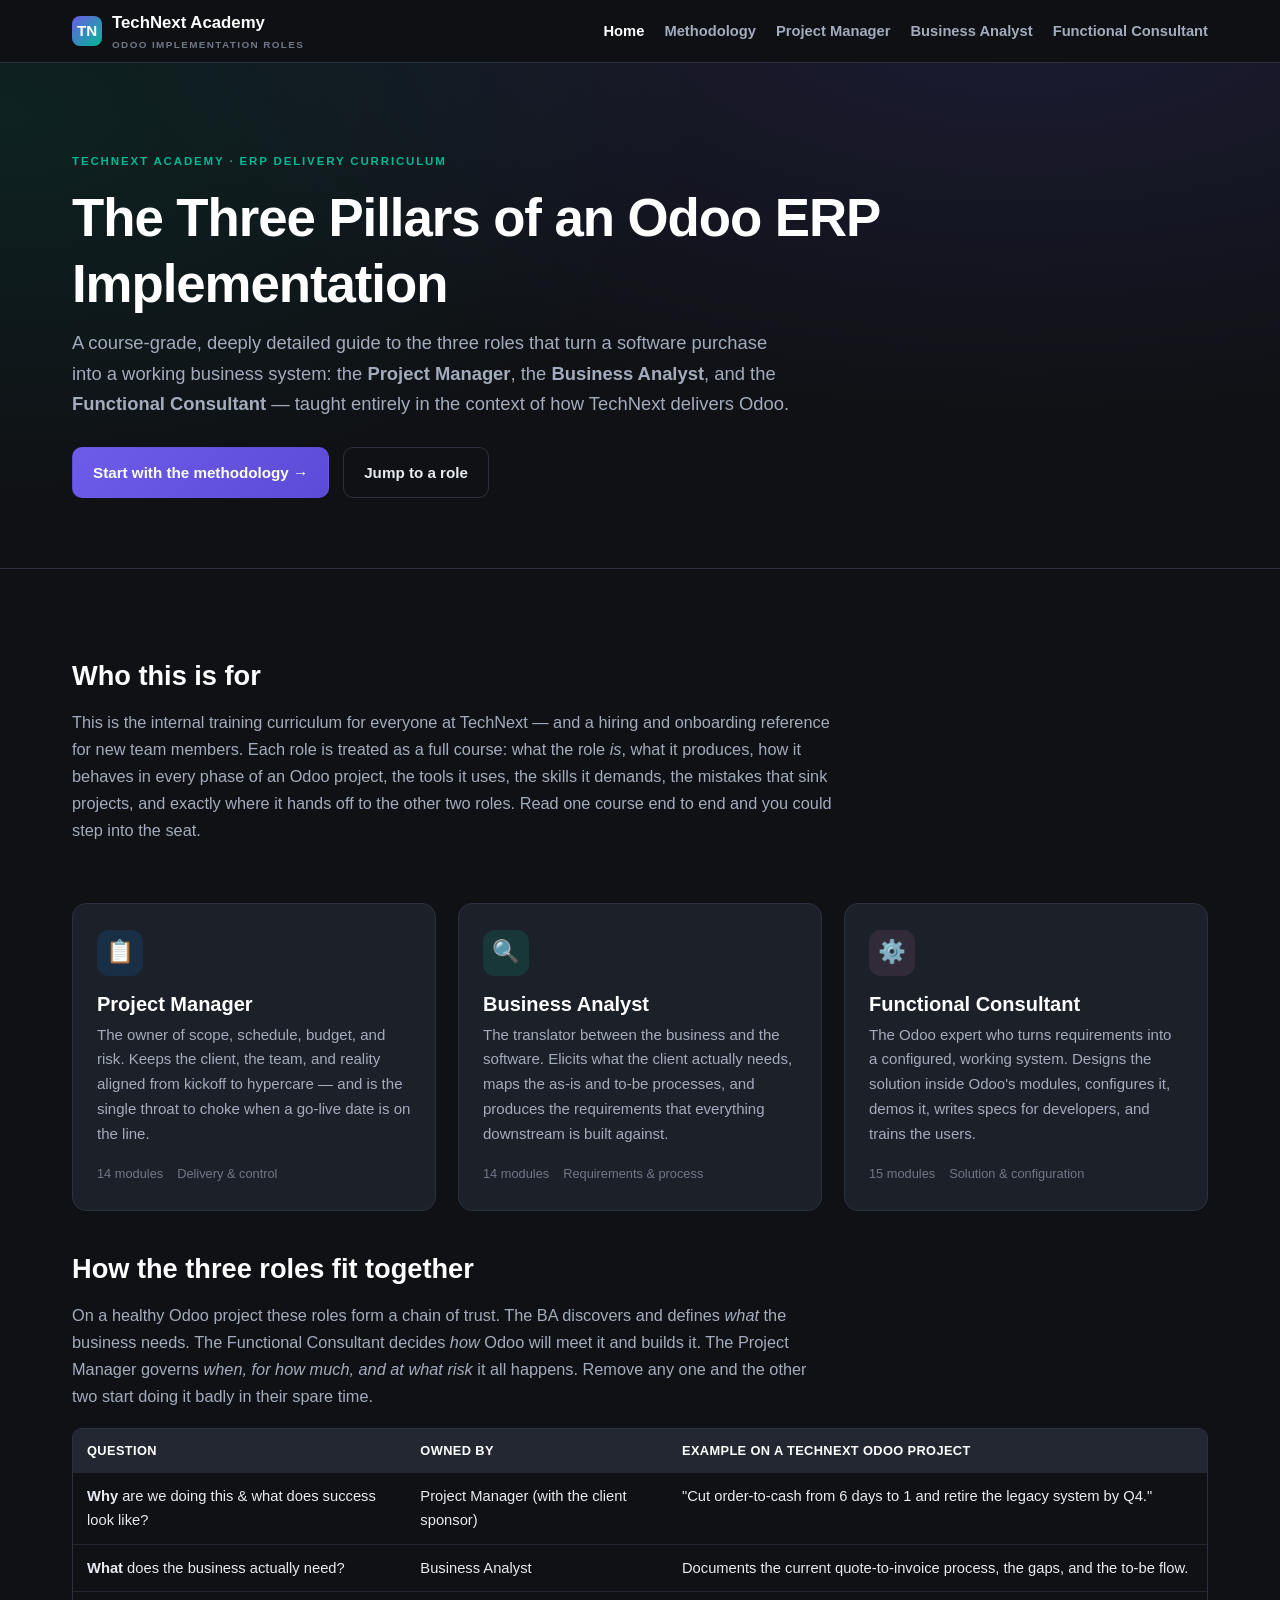
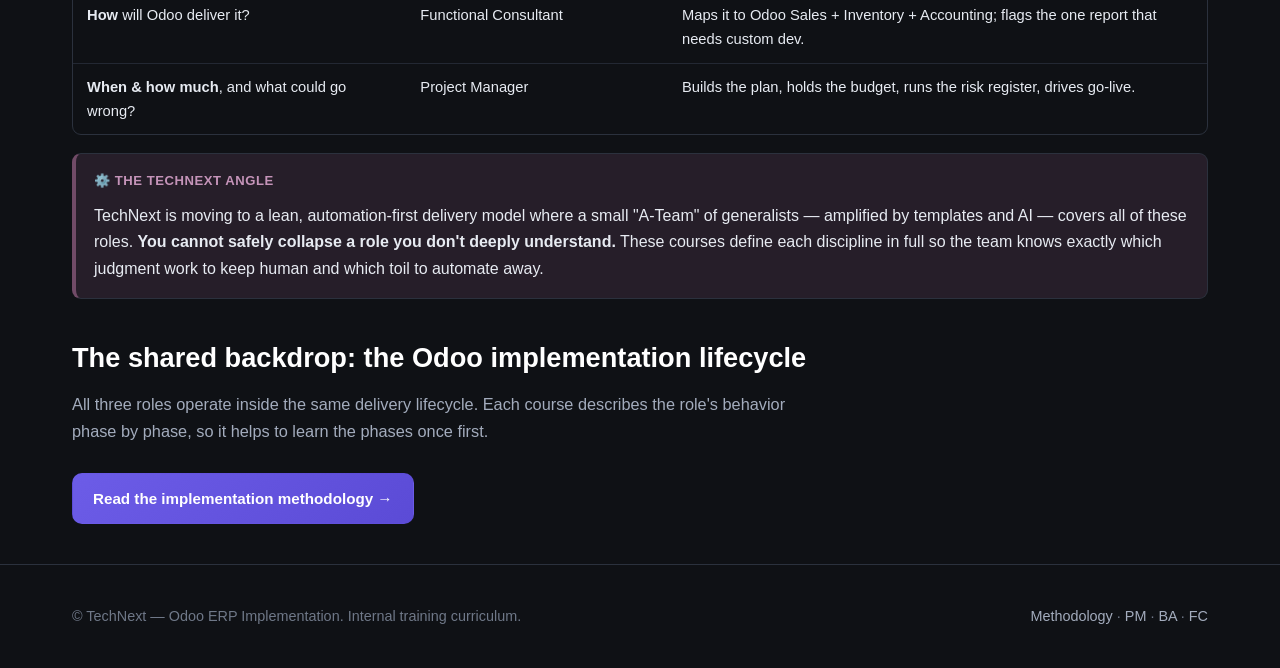
==== website/index.html @ 9abf556d "Add TechNext Academy site: shell, landing, methodology, PM course Course-style website explaining th" ====
<!DOCTYPE html>
<html lang="en">
<head>
<meta charset="UTF-8" />
<meta name="viewport" content="width=device-width, initial-scale=1.0" />
<title>TechNext Academy — The Three Pillars of an Odoo Implementation</title>
<meta name="description" content="A comprehensive, course-grade guide to the Project Manager, Business Analyst, and Functional Consultant roles in an Odoo ERP implementation, taught in the context of TechNext." />
<link rel="stylesheet" href="assets/styles.css" />
</head>
<body>
<div class="progress-bar"></div>

<nav class="topnav">
  <div class="inner">
    <a class="brand" href="index.html">
      <span class="logo">TN</span>
      <span>TechNext Academy<small>Odoo Implementation Roles</small></span>
    </a>
    <button class="nav-toggle" aria-label="Menu">☰</button>
    <div class="navlinks">
      <a href="index.html" class="active">Home</a>
      <a href="methodology.html">Methodology</a>
      <a href="project-manager.html">Project Manager</a>
      <a href="business-analyst.html">Business Analyst</a>
      <a href="functional-consultant.html">Functional Consultant</a>
    </div>
  </div>
</nav>

<header class="hero">
  <div class="wrap">
    <span class="eyebrow">TechNext Academy · ERP Delivery Curriculum</span>
    <h1>The Three Pillars of an Odoo ERP Implementation</h1>
    <p class="sub">A course-grade, deeply detailed guide to the three roles that turn a software purchase into a working business system: the <strong>Project Manager</strong>, the <strong>Business Analyst</strong>, and the <strong>Functional Consultant</strong> — taught entirely in the context of how TechNext delivers Odoo.</p>
    <div class="hero-cta">
      <a class="btn btn-primary" href="methodology.html">Start with the methodology →</a>
      <a class="btn btn-ghost" href="project-manager.html">Jump to a role</a>
    </div>
  </div>
</header>

<main class="wrap">

  <section style="padding:48px 0 8px;">
    <h2>Who this is for</h2>
    <p class="section-intro">This is the internal training curriculum for everyone at TechNext — and a hiring and onboarding reference for new team members. Each role is treated as a full course: what the role <em>is</em>, what it produces, how it behaves in every phase of an Odoo project, the tools it uses, the skills it demands, the mistakes that sink projects, and exactly where it hands off to the other two roles. Read one course end to end and you could step into the seat.</p>
  </section>

  <section>
    <a name="courses"></a>
    <div class="role-cards">

      <a class="role-card" href="project-manager.html">
        <div class="icon ic-pm">📋</div>
        <h3>Project Manager</h3>
        <p>The owner of scope, schedule, budget, and risk. Keeps the client, the team, and reality aligned from kickoff to hypercare — and is the single throat to choke when a go-live date is on the line.</p>
        <div class="meta"><span>14 modules</span><span>Delivery &amp; control</span></div>
      </a>

      <a class="role-card" href="business-analyst.html">
        <div class="icon ic-ba">🔍</div>
        <h3>Business Analyst</h3>
        <p>The translator between the business and the software. Elicits what the client actually needs, maps the as-is and to-be processes, and produces the requirements that everything downstream is built against.</p>
        <div class="meta"><span>14 modules</span><span>Requirements &amp; process</span></div>
      </a>

      <a class="role-card" href="functional-consultant.html">
        <div class="icon ic-fc">⚙️</div>
        <h3>Functional Consultant</h3>
        <p>The Odoo expert who turns requirements into a configured, working system. Designs the solution inside Odoo's modules, configures it, demos it, writes specs for developers, and trains the users.</p>
        <div class="meta"><span>15 modules</span><span>Solution &amp; configuration</span></div>
      </a>

    </div>
  </section>

  <section>
    <h2>How the three roles fit together</h2>
    <p class="section-intro">On a healthy Odoo project these roles form a chain of trust. The BA discovers and defines <em>what</em> the business needs. The Functional Consultant decides <em>how</em> Odoo will meet it and builds it. The Project Manager governs <em>when, for how much, and at what risk</em> it all happens. Remove any one and the other two start doing it badly in their spare time.</p>
    <div class="tbl-wrap">
      <table>
        <thead><tr><th>Question</th><th>Owned by</th><th>Example on a TechNext Odoo project</th></tr></thead>
        <tbody>
          <tr><td><strong>Why</strong> are we doing this &amp; what does success look like?</td><td>Project Manager (with the client sponsor)</td><td>"Cut order-to-cash from 6 days to 1 and retire the legacy system by Q4."</td></tr>
          <tr><td><strong>What</strong> does the business actually need?</td><td>Business Analyst</td><td>Documents the current quote-to-invoice process, the gaps, and the to-be flow.</td></tr>
          <tr><td><strong>How</strong> will Odoo deliver it?</td><td>Functional Consultant</td><td>Maps it to Odoo Sales + Inventory + Accounting; flags the one report that needs custom dev.</td></tr>
          <tr><td><strong>When &amp; how much</strong>, and what could go wrong?</td><td>Project Manager</td><td>Builds the plan, holds the budget, runs the risk register, drives go-live.</td></tr>
        </tbody>
      </table>
    </div>
    <div class="callout odoo">
      <div class="c-title">⚙️ The TechNext angle</div>
      <p>TechNext is moving to a lean, automation-first delivery model where a small "A-Team" of generalists — amplified by templates and AI — covers all of these roles. <strong>You cannot safely collapse a role you don't deeply understand.</strong> These courses define each discipline in full so the team knows exactly which judgment work to keep human and which toil to automate away.</p>
    </div>
  </section>

  <section>
    <h2>The shared backdrop: the Odoo implementation lifecycle</h2>
    <p class="section-intro">All three roles operate inside the same delivery lifecycle. Each course describes the role's behavior phase by phase, so it helps to learn the phases once first.</p>
    <div class="hero-cta">
      <a class="btn btn-primary" href="methodology.html">Read the implementation methodology →</a>
    </div>
  </section>

</main>

<footer class="footer">
  <div class="inner">
    <span>© TechNext — Odoo ERP Implementation. Internal training curriculum.</span>
    <span><a href="methodology.html">Methodology</a> · <a href="project-manager.html">PM</a> · <a href="business-analyst.html">BA</a> · <a href="functional-consultant.html">FC</a></span>
  </div>
</footer>

<script src="assets/script.js"></script>
</body>
</html>
---- website/assets/styles.css ----
/* ==========================================================================
   TechNext Academy — Roles in an Odoo ERP Implementation
   Shared stylesheet
   ========================================================================== */

:root {
  --bg: #0f1115;
  --bg-soft: #171a21;
  --bg-card: #1c2029;
  --bg-elevated: #222732;
  --border: #2b313d;
  --border-soft: #232833;
  --text: #e7ebf2;
  --text-muted: #a3acbd;
  --text-faint: #6f7888;

  --brand: #6c5ce7;
  --brand-2: #00b894;
  --brand-soft: rgba(108, 92, 231, 0.14);
  --accent-odoo: #714b67;     /* Odoo plum */
  --accent-odoo-soft: rgba(157, 102, 142, 0.16);

  --tip: #00b894;
  --tip-soft: rgba(0, 184, 148, 0.12);
  --warn: #e17055;
  --warn-soft: rgba(225, 112, 85, 0.12);
  --info: #0984e3;
  --info-soft: rgba(9, 132, 227, 0.12);

  --radius: 14px;
  --radius-sm: 9px;
  --shadow: 0 10px 30px rgba(0, 0, 0, 0.35);
  --maxw: 1180px;
  --font: -apple-system, BlinkMacSystemFont, "Segoe UI", Roboto, Helvetica, Arial, sans-serif;
  --mono: ui-monospace, SFMono-Regular, "SF Mono", Menlo, Consolas, monospace;
}

* { box-sizing: border-box; }

html { scroll-behavior: smooth; scroll-padding-top: 84px; }

body {
  margin: 0;
  font-family: var(--font);
  background: var(--bg);
  color: var(--text);
  line-height: 1.65;
  -webkit-font-smoothing: antialiased;
}

a { color: var(--brand); text-decoration: none; }
a:hover { text-decoration: underline; }

h1, h2, h3, h4 { line-height: 1.25; font-weight: 700; color: #fff; }
h2 { font-size: 1.7rem; margin: 2.6rem 0 1rem; }
h3 { font-size: 1.25rem; margin: 2rem 0 .7rem; }
h4 { font-size: 1.05rem; margin: 1.4rem 0 .5rem; color: #eef1f7; }
p { margin: .7rem 0; }
code { font-family: var(--mono); font-size: .9em; background: var(--bg-elevated); padding: .12em .4em; border-radius: 5px; }

/* ---------- Reading progress bar ---------- */
.progress-bar {
  position: fixed; top: 0; left: 0; height: 3px; width: 0;
  background: linear-gradient(90deg, var(--brand), var(--brand-2));
  z-index: 200; transition: width .1s linear;
}

/* ---------- Top nav ---------- */
.topnav {
  position: sticky; top: 0; z-index: 100;
  background: rgba(15, 17, 21, 0.85);
  backdrop-filter: blur(10px);
  border-bottom: 1px solid var(--border);
}
.topnav .inner {
  max-width: var(--maxw); margin: 0 auto; padding: 0 22px;
  height: 62px; display: flex; align-items: center; gap: 26px;
}
.brand { display: flex; align-items: center; gap: 10px; font-weight: 800; color: #fff; font-size: 1.05rem; }
.brand:hover { text-decoration: none; }
.brand .logo {
  width: 30px; height: 30px; border-radius: 8px;
  background: linear-gradient(135deg, var(--brand), var(--brand-2));
  display: grid; place-items: center; color: #fff; font-weight: 900; font-size: .95rem;
}
.brand small { display:block; color: var(--text-faint); font-weight: 600; font-size: .62rem; letter-spacing: .14em; text-transform: uppercase; }
.navlinks { display: flex; gap: 20px; margin-left: auto; align-items: center; }
.navlinks a { color: var(--text-muted); font-weight: 600; font-size: .92rem; }
.navlinks a:hover, .navlinks a.active { color: #fff; text-decoration: none; }
.nav-toggle { display: none; background: none; border: 1px solid var(--border); color: var(--text); border-radius: 8px; padding: 6px 10px; font-size: 1.1rem; cursor: pointer; margin-left:auto; }

/* ---------- Layout ---------- */
.wrap { max-width: var(--maxw); margin: 0 auto; padding: 0 22px; }

/* ---------- Hero ---------- */
.hero {
  position: relative; overflow: hidden;
  padding: 84px 0 70px;
  background:
    radial-gradient(900px 400px at 80% -10%, var(--brand-soft), transparent),
    radial-gradient(700px 380px at 0% 10%, rgba(0,184,148,0.10), transparent);
  border-bottom: 1px solid var(--border);
}
.hero h1 { font-size: clamp(2rem, 5vw, 3.3rem); margin: 0 0 .6rem; letter-spacing: -0.02em; }
.hero .sub { font-size: 1.15rem; color: var(--text-muted); max-width: 720px; }
.eyebrow { display:inline-block; font-size: .72rem; font-weight: 800; letter-spacing: .16em; text-transform: uppercase; color: var(--brand-2); margin-bottom: 14px; }
.hero-cta { margin-top: 28px; display: flex; gap: 14px; flex-wrap: wrap; }

.btn {
  display: inline-flex; align-items: center; gap: 8px;
  padding: 12px 20px; border-radius: 10px; font-weight: 700; font-size: .95rem;
  border: 1px solid transparent; cursor: pointer;
}
.btn:hover { text-decoration: none; }
.btn-primary { background: linear-gradient(135deg, var(--brand), #5b4bd6); color: #fff; }
.btn-primary:hover { filter: brightness(1.08); }
.btn-ghost { background: transparent; border-color: var(--border); color: var(--text); }
.btn-ghost:hover { border-color: var(--brand); color: #fff; }

/* ---------- Role cards (landing) ---------- */
.role-cards { display: grid; grid-template-columns: repeat(3, 1fr); gap: 22px; margin: 40px 0; }
.role-card {
  background: var(--bg-card); border: 1px solid var(--border); border-radius: var(--radius);
  padding: 26px 24px; transition: transform .15s, border-color .15s; display: flex; flex-direction: column;
}
.role-card:hover { transform: translateY(-4px); border-color: var(--brand); text-decoration: none; }
.role-card .icon { width: 46px; height: 46px; border-radius: 12px; display: grid; place-items: center; font-size: 1.4rem; margin-bottom: 16px; }
.role-card h3 { margin: 0 0 6px; color: #fff; }
.role-card p { color: var(--text-muted); font-size: .94rem; margin: 0 0 16px; flex: 1; }
.role-card .meta { font-size: .8rem; color: var(--text-faint); display: flex; gap: 14px; }
.ic-pm { background: rgba(9,132,227,.15); color: #4aa8 f3; color:#56adf5; }
.ic-ba { background: rgba(0,184,148,.15); color: #2bd4ab; }
.ic-fc { background: var(--accent-odoo-soft); color: #c08bb3; }

/* ---------- Generic cards / grids ---------- */
.grid-2 { display: grid; grid-template-columns: 1fr 1fr; gap: 20px; }
.grid-3 { display: grid; grid-template-columns: repeat(3, 1fr); gap: 18px; }
.card {
  background: var(--bg-card); border: 1px solid var(--border);
  border-radius: var(--radius); padding: 22px;
}
.card h3, .card h4 { margin-top: 0; }

.section-intro { color: var(--text-muted); max-width: 760px; font-size: 1.02rem; }

/* ---------- Course layout (role pages) ---------- */
.course-layout { display: grid; grid-template-columns: 270px 1fr; gap: 40px; align-items: start; padding: 36px 0 80px; }
.toc {
  position: sticky; top: 80px; align-self: start;
  max-height: calc(100vh - 100px); overflow-y: auto;
  border: 1px solid var(--border); border-radius: var(--radius);
  background: var(--bg-soft); padding: 18px;
}
.toc h4 { margin: 0 0 12px; font-size: .72rem; letter-spacing: .14em; text-transform: uppercase; color: var(--text-faint); }
.toc ol { list-style: none; margin: 0; padding: 0; counter-reset: toc; }
.toc li { counter-increment: toc; margin: 2px 0; }
.toc a {
  display: flex; gap: 10px; align-items: baseline;
  padding: 7px 10px; border-radius: 8px; color: var(--text-muted);
  font-size: .9rem; font-weight: 500; border-left: 2px solid transparent;
}
.toc a::before { content: counter(toc, decimal-leading-zero); color: var(--text-faint); font-variant-numeric: tabular-nums; font-size: .78rem; }
.toc a:hover { background: var(--bg-elevated); color: #fff; text-decoration: none; }
.toc a.active { color: #fff; background: var(--brand-soft); border-left-color: var(--brand); }

.content { min-width: 0; }
.content > section { scroll-margin-top: 84px; padding-bottom: 8px; }
.content > section + section { border-top: 1px solid var(--border-soft); margin-top: 30px; padding-top: 8px; }

/* course header on role pages */
.course-head { padding: 50px 0 10px; border-bottom: 1px solid var(--border); }
.course-head .eyebrow { color: var(--brand-2); }
.course-head h1 { font-size: clamp(1.8rem, 4vw, 2.8rem); margin: 6px 0 10px; }
.course-head .lead { font-size: 1.12rem; color: var(--text-muted); max-width: 800px; }
.course-meta { display: flex; flex-wrap: wrap; gap: 12px; margin-top: 22px; }
.chip { display:inline-flex; align-items:center; gap:7px; background: var(--bg-elevated); border:1px solid var(--border); color: var(--text-muted); padding: 6px 13px; border-radius: 999px; font-size: .82rem; font-weight:600; }

.module-label { display:inline-block; font-size:.72rem; font-weight:800; letter-spacing:.14em; text-transform:uppercase; color: var(--brand-2); margin-bottom: 4px; }

/* ---------- Callouts ---------- */
.callout {
  border: 1px solid var(--border); border-left: 4px solid var(--brand);
  background: var(--bg-soft); border-radius: var(--radius-sm);
  padding: 16px 18px; margin: 18px 0;
}
.callout .c-title { font-weight: 800; font-size: .82rem; letter-spacing: .04em; text-transform: uppercase; margin-bottom: 4px; display:flex; align-items:center; gap:8px; }
.callout p:last-child { margin-bottom: 0; }
.callout.tip { border-left-color: var(--tip); background: var(--tip-soft); }
.callout.tip .c-title { color: var(--tip); }
.callout.warn { border-left-color: var(--warn); background: var(--warn-soft); }
.callout.warn .c-title { color: var(--warn); }
.callout.odoo { border-left-color: var(--accent-odoo); background: var(--accent-odoo-soft); }
.callout.odoo .c-title { color: #c594b9; }
.callout.info { border-left-color: var(--info); background: var(--info-soft); }
.callout.info .c-title { color: #58a9ee; }

/* ---------- Tables ---------- */
.tbl-wrap { overflow-x: auto; margin: 18px 0; border: 1px solid var(--border); border-radius: var(--radius-sm); }
table { width: 100%; border-collapse: collapse; font-size: .92rem; min-width: 520px; }
th, td { text-align: left; padding: 11px 14px; border-bottom: 1px solid var(--border-soft); vertical-align: top; }
thead th { background: var(--bg-elevated); color: #fff; font-size: .8rem; letter-spacing: .03em; text-transform: uppercase; position: sticky; top: 0; }
tbody tr:hover { background: rgba(255,255,255,0.02); }
tbody tr:last-child td { border-bottom: none; }

/* ---------- Lists ---------- */
.content ul, .content ol { padding-left: 1.3rem; }
.content li { margin: .35rem 0; }
.content li::marker { color: var(--brand); }
ul.checks { list-style: none; padding-left: 0; }
ul.checks li { position: relative; padding-left: 30px; margin: .5rem 0; }
ul.checks li::before { content: "✓"; position: absolute; left: 0; top: 0; color: var(--brand-2); font-weight: 900; }

/* ---------- Phase timeline ---------- */
.phase {
  display: grid; grid-template-columns: 44px 1fr; gap: 16px; padding: 18px 0;
  border-bottom: 1px solid var(--border-soft);
}
.phase:last-child { border-bottom: none; }
.phase .num {
  width: 44px; height: 44px; border-radius: 12px; display: grid; place-items: center;
  background: var(--brand-soft); color: #fff; font-weight: 800; border: 1px solid var(--border);
}
.phase h4 { margin: 4px 0 6px; }
.phase .role-do { color: var(--text-muted); font-size: .94rem; }

/* ---------- Deliverable cards ---------- */
.deliverable {
  background: var(--bg-card); border: 1px solid var(--border); border-radius: var(--radius-sm);
  padding: 16px 18px;
}
.deliverable h4 { margin: 0 0 4px; font-size: 1rem; }
.deliverable p { margin: 0; color: var(--text-muted); font-size: .9rem; }

/* ---------- KPI / stat ---------- */
.kpi { text-align: center; }
.kpi .big { font-size: 1.7rem; font-weight: 800; color: var(--brand-2); }
.kpi .lbl { color: var(--text-muted); font-size: .85rem; }

/* ---------- Tag pills ---------- */
.tags { display: flex; flex-wrap: wrap; gap: 8px; margin: 10px 0; }
.tag { font-size: .78rem; font-weight: 600; padding: 4px 11px; border-radius: 999px; background: var(--bg-elevated); border: 1px solid var(--border); color: var(--text-muted); }
.tag.hard { border-color: rgba(9,132,227,.4); color: #6cb6f0; }
.tag.soft { border-color: rgba(0,184,148,.4); color: #2bd4ab; }

/* ---------- Day in the life ---------- */
.timeline { border-left: 2px solid var(--border); margin-left: 8px; padding-left: 22px; }
.timeline .slot { position: relative; padding: 8px 0 14px; }
.timeline .slot::before { content: ""; position: absolute; left: -29px; top: 14px; width: 12px; height: 12px; border-radius: 50%; background: var(--brand); border: 3px solid var(--bg); }
.timeline .t { font-weight: 700; color: #fff; font-family: var(--mono); font-size: .85rem; }

/* ---------- Quote ---------- */
blockquote { margin: 18px 0; padding: 14px 20px; border-left: 4px solid var(--brand-2); background: var(--bg-soft); color: var(--text-muted); font-style: italic; border-radius: 0 var(--radius-sm) var(--radius-sm) 0; }

/* ---------- Footer ---------- */
.footer { border-top: 1px solid var(--border); padding: 40px 0; color: var(--text-faint); font-size: .9rem; margin-top: 40px; }
.footer .inner { max-width: var(--maxw); margin: 0 auto; padding: 0 22px; display: flex; justify-content: space-between; flex-wrap: wrap; gap: 16px; }
.footer a { color: var(--text-muted); }

/* ---------- Cross-links between courses ---------- */
.nextprev { display: flex; justify-content: space-between; gap: 16px; margin-top: 40px; flex-wrap: wrap; }
.nextprev a { flex: 1; min-width: 220px; background: var(--bg-card); border: 1px solid var(--border); border-radius: var(--radius-sm); padding: 16px 18px; color: var(--text); }
.nextprev a:hover { border-color: var(--brand); text-decoration: none; }
.nextprev small { color: var(--text-faint); display: block; font-size: .72rem; text-transform: uppercase; letter-spacing: .1em; }

/* ---------- Responsive ---------- */
@media (max-width: 920px) {
  .course-layout { grid-template-columns: 1fr; }
  .toc { position: relative; top: 0; max-height: none; margin-bottom: 8px; }
  .role-cards, .grid-3 { grid-template-columns: 1fr; }
  .grid-2 { grid-template-columns: 1fr; }
  .navlinks { display: none; }
  .navlinks.open { display: flex; flex-direction: column; position: absolute; top: 62px; right: 0; left: 0; background: var(--bg-soft); border-bottom: 1px solid var(--border); padding: 14px 22px; gap: 14px; }
  .nav-toggle { display: inline-block; }
}
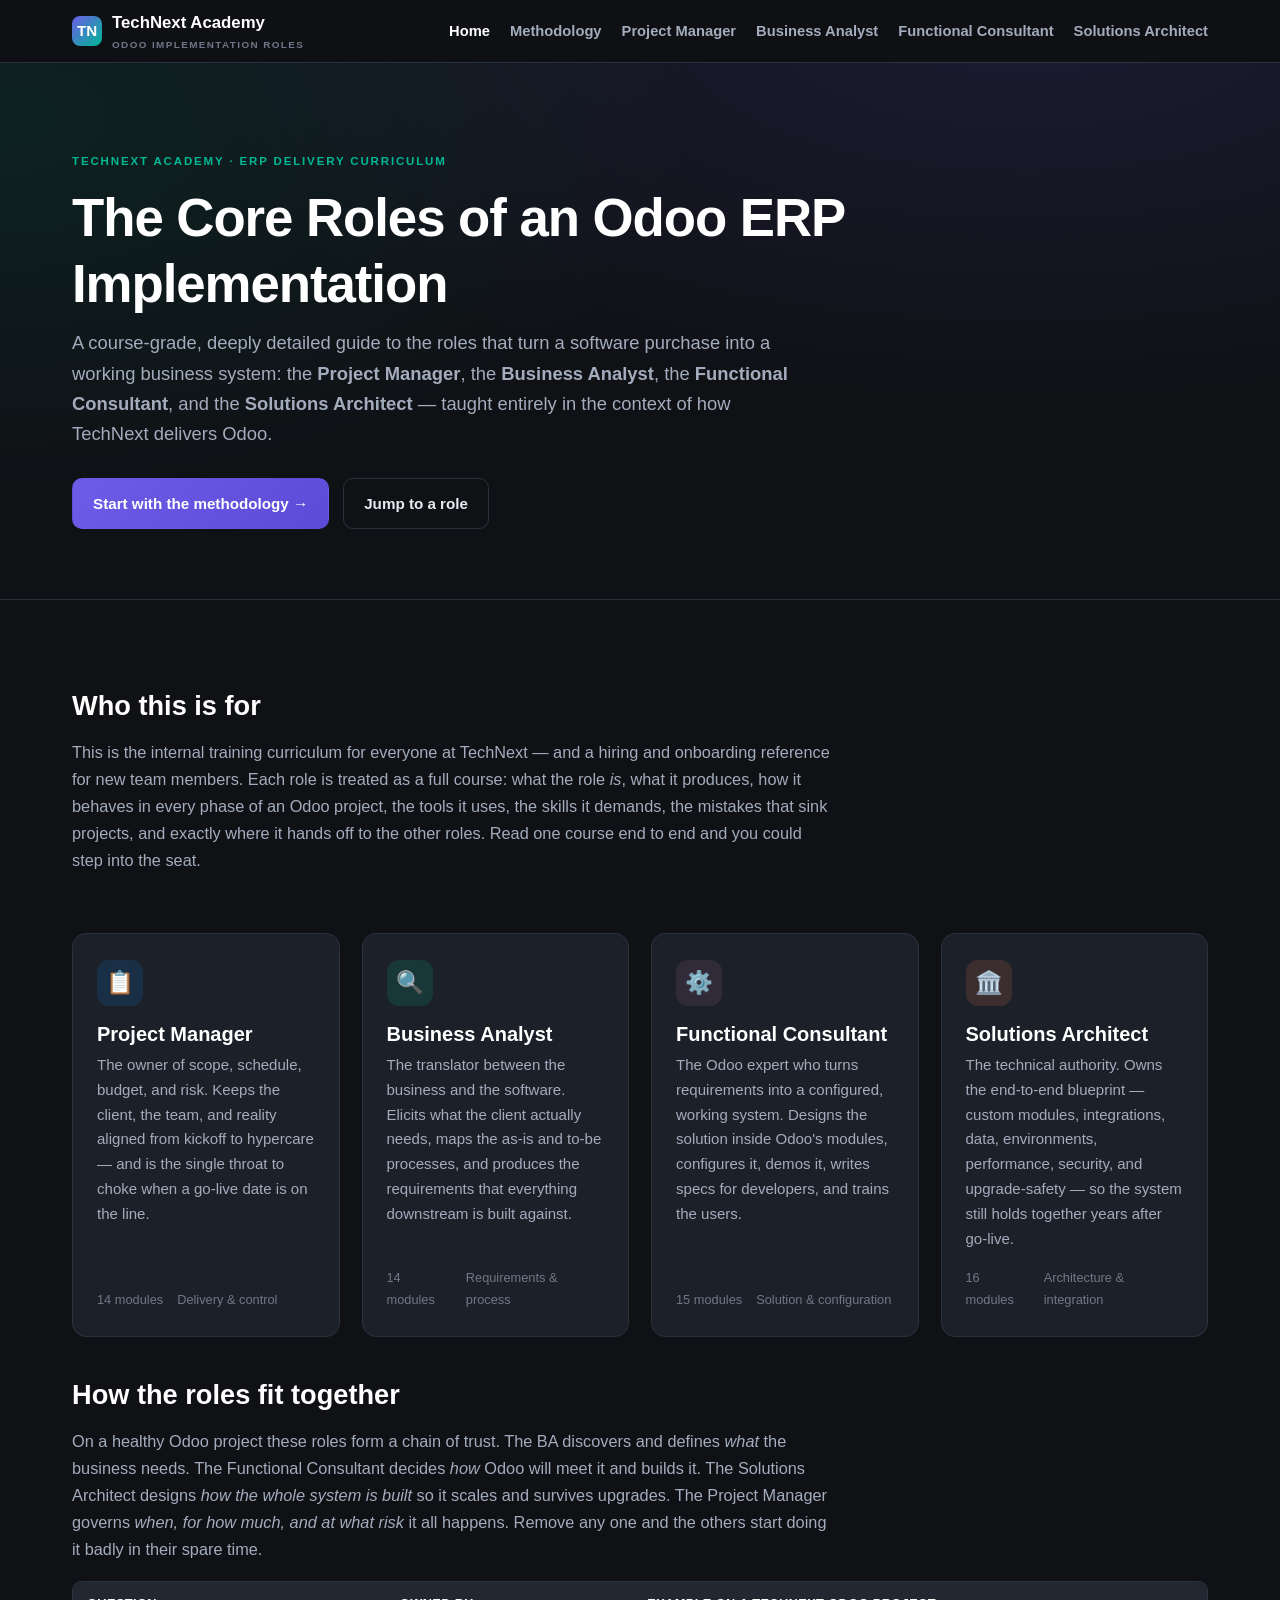
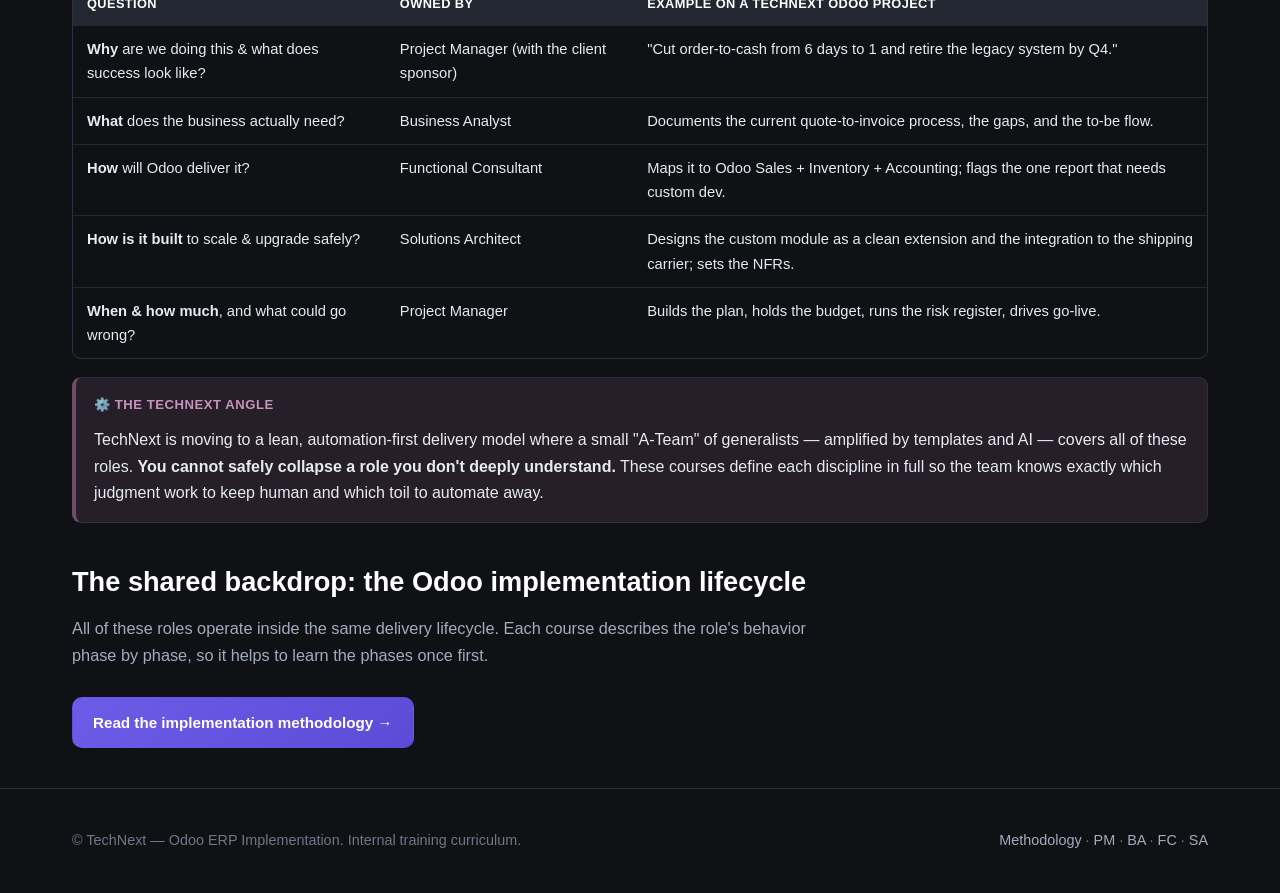
==== commit 84f6abfb: "Add Solutions Architect course page and wire it into the site - New 16-module Solutions Architect co" ====
--- a/website/index.html
+++ b/website/index.html
@@ -23,6 +23,7 @@
       <a href="project-manager.html">Project Manager</a>
       <a href="business-analyst.html">Business Analyst</a>
       <a href="functional-consultant.html">Functional Consultant</a>
+      <a href="solutions-architect.html">Solutions Architect</a>
     </div>
   </div>
 </nav>
@@ -30,8 +31,8 @@
 <header class="hero">
   <div class="wrap">
     <span class="eyebrow">TechNext Academy · ERP Delivery Curriculum</span>
-    <h1>The Three Pillars of an Odoo ERP Implementation</h1>
-    <p class="sub">A course-grade, deeply detailed guide to the three roles that turn a software purchase into a working business system: the <strong>Project Manager</strong>, the <strong>Business Analyst</strong>, and the <strong>Functional Consultant</strong> — taught entirely in the context of how TechNext delivers Odoo.</p>
+    <h1>The Core Roles of an Odoo ERP Implementation</h1>
+    <p class="sub">A course-grade, deeply detailed guide to the roles that turn a software purchase into a working business system: the <strong>Project Manager</strong>, the <strong>Business Analyst</strong>, the <strong>Functional Consultant</strong>, and the <strong>Solutions Architect</strong> — taught entirely in the context of how TechNext delivers Odoo.</p>
     <div class="hero-cta">
       <a class="btn btn-primary" href="methodology.html">Start with the methodology →</a>
       <a class="btn btn-ghost" href="project-manager.html">Jump to a role</a>
@@ -43,7 +44,7 @@
 
   <section style="padding:48px 0 8px;">
     <h2>Who this is for</h2>
-    <p class="section-intro">This is the internal training curriculum for everyone at TechNext — and a hiring and onboarding reference for new team members. Each role is treated as a full course: what the role <em>is</em>, what it produces, how it behaves in every phase of an Odoo project, the tools it uses, the skills it demands, the mistakes that sink projects, and exactly where it hands off to the other two roles. Read one course end to end and you could step into the seat.</p>
+    <p class="section-intro">This is the internal training curriculum for everyone at TechNext — and a hiring and onboarding reference for new team members. Each role is treated as a full course: what the role <em>is</em>, what it produces, how it behaves in every phase of an Odoo project, the tools it uses, the skills it demands, the mistakes that sink projects, and exactly where it hands off to the other roles. Read one course end to end and you could step into the seat.</p>
   </section>
 
   <section>
@@ -71,12 +72,19 @@
         <div class="meta"><span>15 modules</span><span>Solution &amp; configuration</span></div>
       </a>
 
+      <a class="role-card" href="solutions-architect.html">
+        <div class="icon ic-sa">🏛️</div>
+        <h3>Solutions Architect</h3>
+        <p>The technical authority. Owns the end-to-end blueprint — custom modules, integrations, data, environments, performance, security, and upgrade-safety — so the system still holds together years after go-live.</p>
+        <div class="meta"><span>16 modules</span><span>Architecture &amp; integration</span></div>
+      </a>
+
     </div>
   </section>
 
   <section>
-    <h2>How the three roles fit together</h2>
-    <p class="section-intro">On a healthy Odoo project these roles form a chain of trust. The BA discovers and defines <em>what</em> the business needs. The Functional Consultant decides <em>how</em> Odoo will meet it and builds it. The Project Manager governs <em>when, for how much, and at what risk</em> it all happens. Remove any one and the other two start doing it badly in their spare time.</p>
+    <h2>How the roles fit together</h2>
+    <p class="section-intro">On a healthy Odoo project these roles form a chain of trust. The BA discovers and defines <em>what</em> the business needs. The Functional Consultant decides <em>how</em> Odoo will meet it and builds it. The Solutions Architect designs <em>how the whole system is built</em> so it scales and survives upgrades. The Project Manager governs <em>when, for how much, and at what risk</em> it all happens. Remove any one and the others start doing it badly in their spare time.</p>
     <div class="tbl-wrap">
       <table>
         <thead><tr><th>Question</th><th>Owned by</th><th>Example on a TechNext Odoo project</th></tr></thead>
@@ -84,6 +92,7 @@
           <tr><td><strong>Why</strong> are we doing this &amp; what does success look like?</td><td>Project Manager (with the client sponsor)</td><td>"Cut order-to-cash from 6 days to 1 and retire the legacy system by Q4."</td></tr>
           <tr><td><strong>What</strong> does the business actually need?</td><td>Business Analyst</td><td>Documents the current quote-to-invoice process, the gaps, and the to-be flow.</td></tr>
           <tr><td><strong>How</strong> will Odoo deliver it?</td><td>Functional Consultant</td><td>Maps it to Odoo Sales + Inventory + Accounting; flags the one report that needs custom dev.</td></tr>
+          <tr><td><strong>How is it built</strong> to scale &amp; upgrade safely?</td><td>Solutions Architect</td><td>Designs the custom module as a clean extension and the integration to the shipping carrier; sets the NFRs.</td></tr>
           <tr><td><strong>When &amp; how much</strong>, and what could go wrong?</td><td>Project Manager</td><td>Builds the plan, holds the budget, runs the risk register, drives go-live.</td></tr>
         </tbody>
       </table>
@@ -96,7 +105,7 @@
 
   <section>
     <h2>The shared backdrop: the Odoo implementation lifecycle</h2>
-    <p class="section-intro">All three roles operate inside the same delivery lifecycle. Each course describes the role's behavior phase by phase, so it helps to learn the phases once first.</p>
+    <p class="section-intro">All of these roles operate inside the same delivery lifecycle. Each course describes the role's behavior phase by phase, so it helps to learn the phases once first.</p>
     <div class="hero-cta">
       <a class="btn btn-primary" href="methodology.html">Read the implementation methodology →</a>
     </div>
@@ -107,7 +116,7 @@
 <footer class="footer">
   <div class="inner">
     <span>© TechNext — Odoo ERP Implementation. Internal training curriculum.</span>
-    <span><a href="methodology.html">Methodology</a> · <a href="project-manager.html">PM</a> · <a href="business-analyst.html">BA</a> · <a href="functional-consultant.html">FC</a></span>
+    <span><a href="methodology.html">Methodology</a> · <a href="project-manager.html">PM</a> · <a href="business-analyst.html">BA</a> · <a href="functional-consultant.html">FC</a> · <a href="solutions-architect.html">SA</a></span>
   </div>
 </footer>
 
--- a/website/assets/styles.css
+++ b/website/assets/styles.css
@@ -118,7 +118,7 @@
 .btn-ghost:hover { border-color: var(--brand); color: #fff; }
 
 /* ---------- Role cards (landing) ---------- */
-.role-cards { display: grid; grid-template-columns: repeat(3, 1fr); gap: 22px; margin: 40px 0; }
+.role-cards { display: grid; grid-template-columns: repeat(auto-fit, minmax(255px, 1fr)); gap: 22px; margin: 40px 0; }
 .role-card {
   background: var(--bg-card); border: 1px solid var(--border); border-radius: var(--radius);
   padding: 26px 24px; transition: transform .15s, border-color .15s; display: flex; flex-direction: column;
@@ -131,6 +131,7 @@
 .ic-pm { background: rgba(9,132,227,.15); color: #4aa8 f3; color:#56adf5; }
 .ic-ba { background: rgba(0,184,148,.15); color: #2bd4ab; }
 .ic-fc { background: var(--accent-odoo-soft); color: #c08bb3; }
+.ic-sa { background: rgba(225,112,85,.16); color: #f0936f; }
 
 /* ---------- Generic cards / grids ---------- */
 .grid-2 { display: grid; grid-template-columns: 1fr 1fr; gap: 20px; }
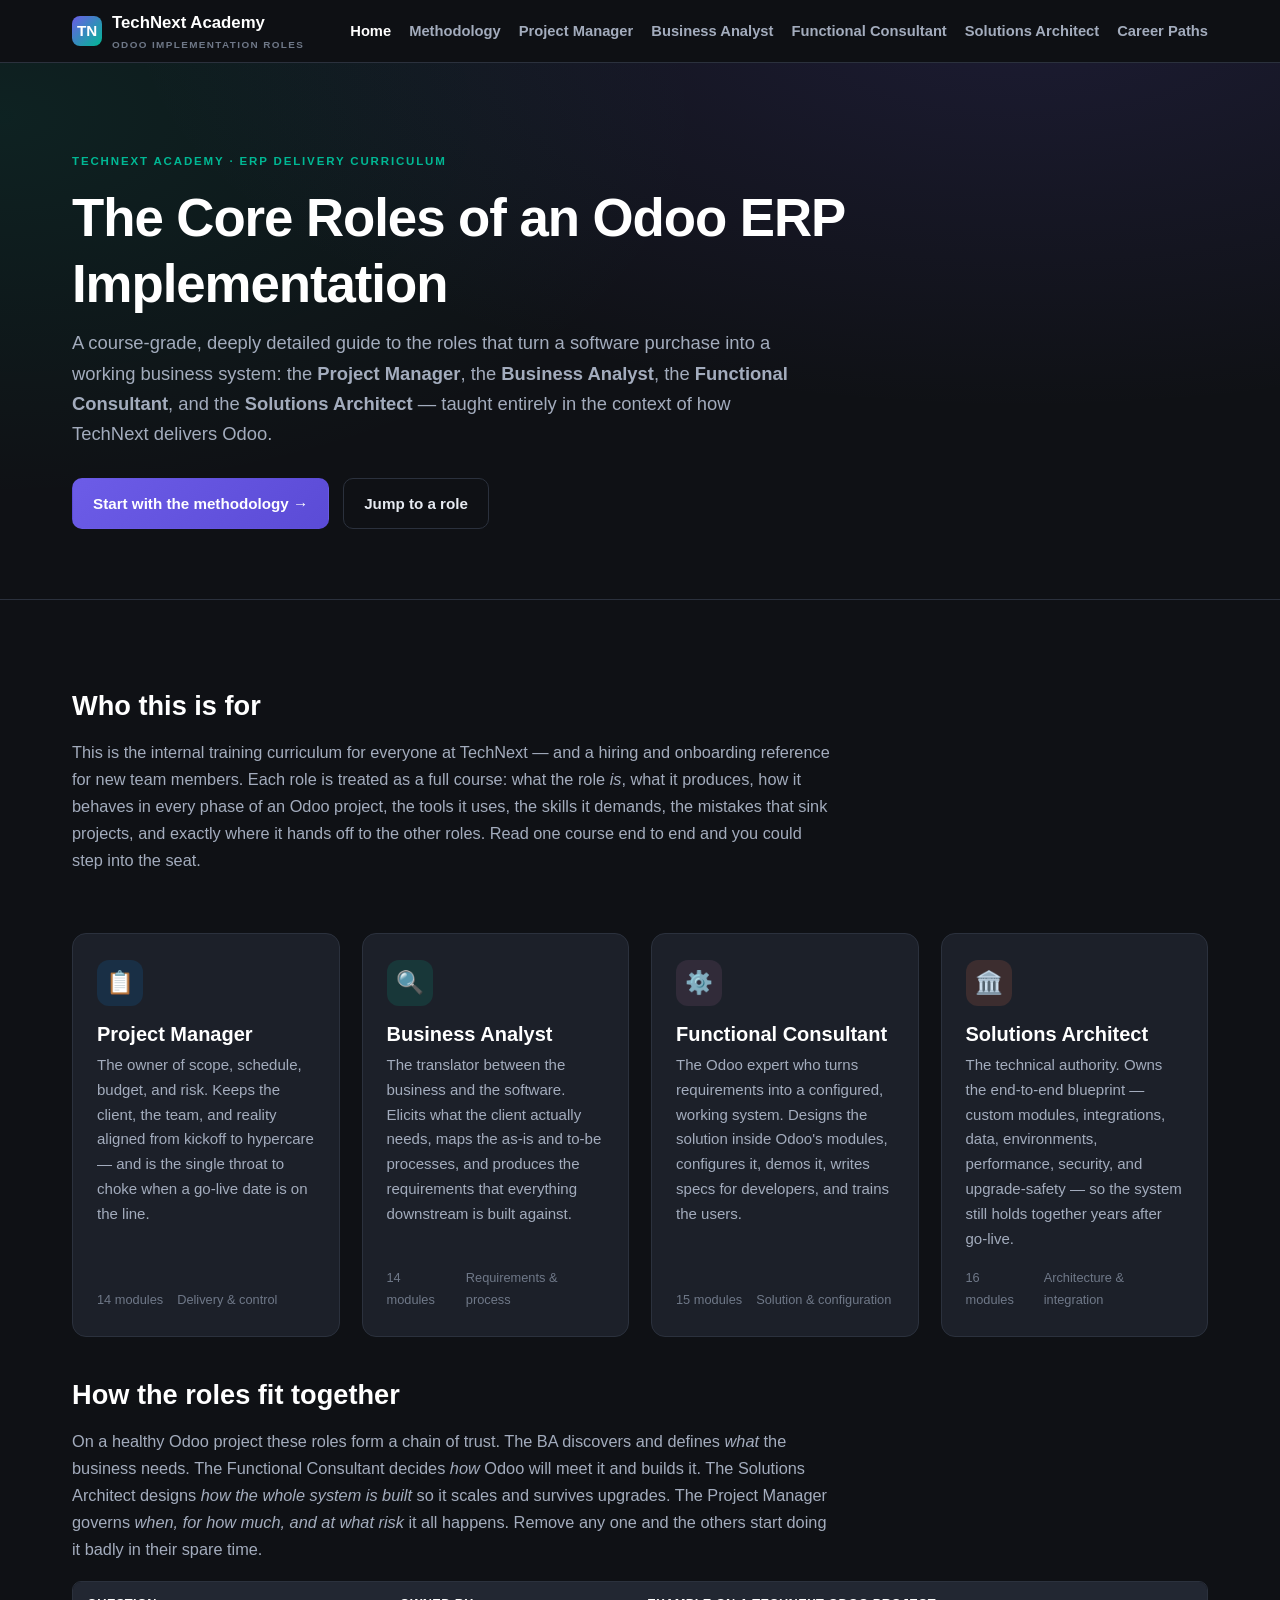
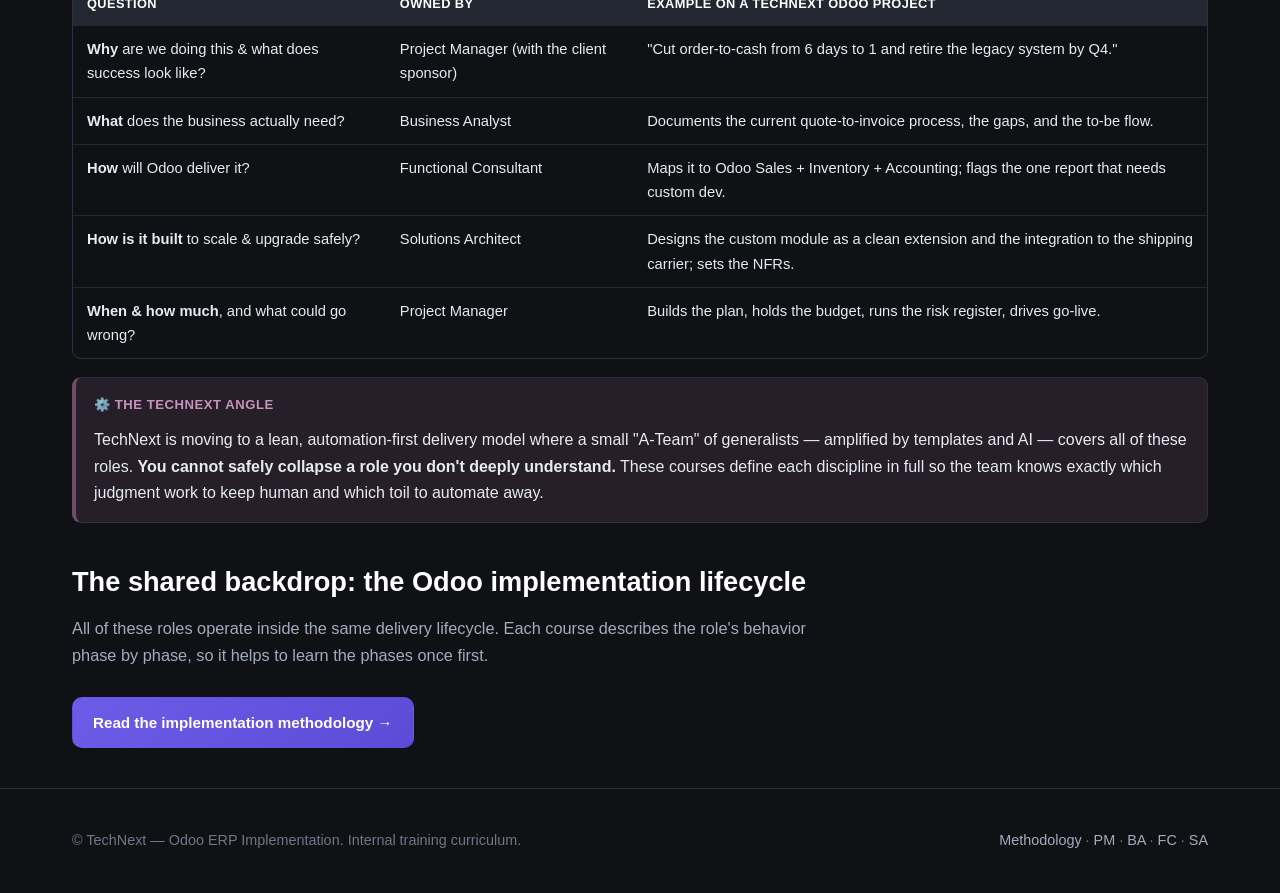
==== commit ea30f1f6: "Add Career Paths page with diagrams explaining roles above Solutions Architect - New career-paths.ht" ====
--- a/website/index.html
+++ b/website/index.html
@@ -24,6 +24,7 @@
       <a href="business-analyst.html">Business Analyst</a>
       <a href="functional-consultant.html">Functional Consultant</a>
       <a href="solutions-architect.html">Solutions Architect</a>
+      <a href="career-paths.html">Career Paths</a>
     </div>
   </div>
 </nav>
--- a/website/assets/styles.css
+++ b/website/assets/styles.css
@@ -84,8 +84,8 @@
   display: grid; place-items: center; color: #fff; font-weight: 900; font-size: .95rem;
 }
 .brand small { display:block; color: var(--text-faint); font-weight: 600; font-size: .62rem; letter-spacing: .14em; text-transform: uppercase; }
-.navlinks { display: flex; gap: 20px; margin-left: auto; align-items: center; }
-.navlinks a { color: var(--text-muted); font-weight: 600; font-size: .92rem; }
+.navlinks { display: flex; gap: 18px; margin-left: auto; align-items: center; }
+.navlinks a { color: var(--text-muted); font-weight: 600; font-size: .92rem; white-space: nowrap; }
 .navlinks a:hover, .navlinks a.active { color: #fff; text-decoration: none; }
 .nav-toggle { display: none; background: none; border: 1px solid var(--border); color: var(--text); border-radius: 8px; padding: 6px 10px; font-size: 1.1rem; cursor: pointer; margin-left:auto; }
 
@@ -263,13 +263,24 @@
 .nextprev a:hover { border-color: var(--brand); text-decoration: none; }
 .nextprev small { color: var(--text-faint); display: block; font-size: .72rem; text-transform: uppercase; letter-spacing: .1em; }
 
+/* ---------- Diagrams (career paths) ---------- */
+.diagram-fig { background: var(--bg-soft); border: 1px solid var(--border); border-radius: var(--radius); padding: 22px; margin: 26px 0; }
+.diagram-fig svg { width: 100%; height: auto; display: block; }
+.diagram-fig figcaption { color: var(--text-muted); font-size: .92rem; margin-top: 14px; border-top: 1px solid var(--border-soft); padding-top: 12px; }
+.diagram text { font-family: var(--font); }
+.legend { display: flex; flex-wrap: wrap; gap: 18px; margin: 6px 0 2px; font-size: .82rem; color: var(--text-muted); }
+.legend span { display: inline-flex; align-items: center; gap: 7px; }
+.legend i { width: 14px; height: 14px; border-radius: 4px; display: inline-block; border: 1px solid rgba(255,255,255,.15); }
+
 /* ---------- Responsive ---------- */
+@media (max-width: 1160px) {
+  .navlinks { display: none; }
+  .navlinks.open { display: flex; flex-direction: column; position: absolute; top: 62px; right: 0; left: 0; background: var(--bg-soft); border-bottom: 1px solid var(--border); padding: 14px 22px; gap: 14px; }
+  .nav-toggle { display: inline-block; }
+}
 @media (max-width: 920px) {
   .course-layout { grid-template-columns: 1fr; }
   .toc { position: relative; top: 0; max-height: none; margin-bottom: 8px; }
   .role-cards, .grid-3 { grid-template-columns: 1fr; }
   .grid-2 { grid-template-columns: 1fr; }
-  .navlinks { display: none; }
-  .navlinks.open { display: flex; flex-direction: column; position: absolute; top: 62px; right: 0; left: 0; background: var(--bg-soft); border-bottom: 1px solid var(--border); padding: 14px 22px; gap: 14px; }
-  .nav-toggle { display: inline-block; }
-}
+}
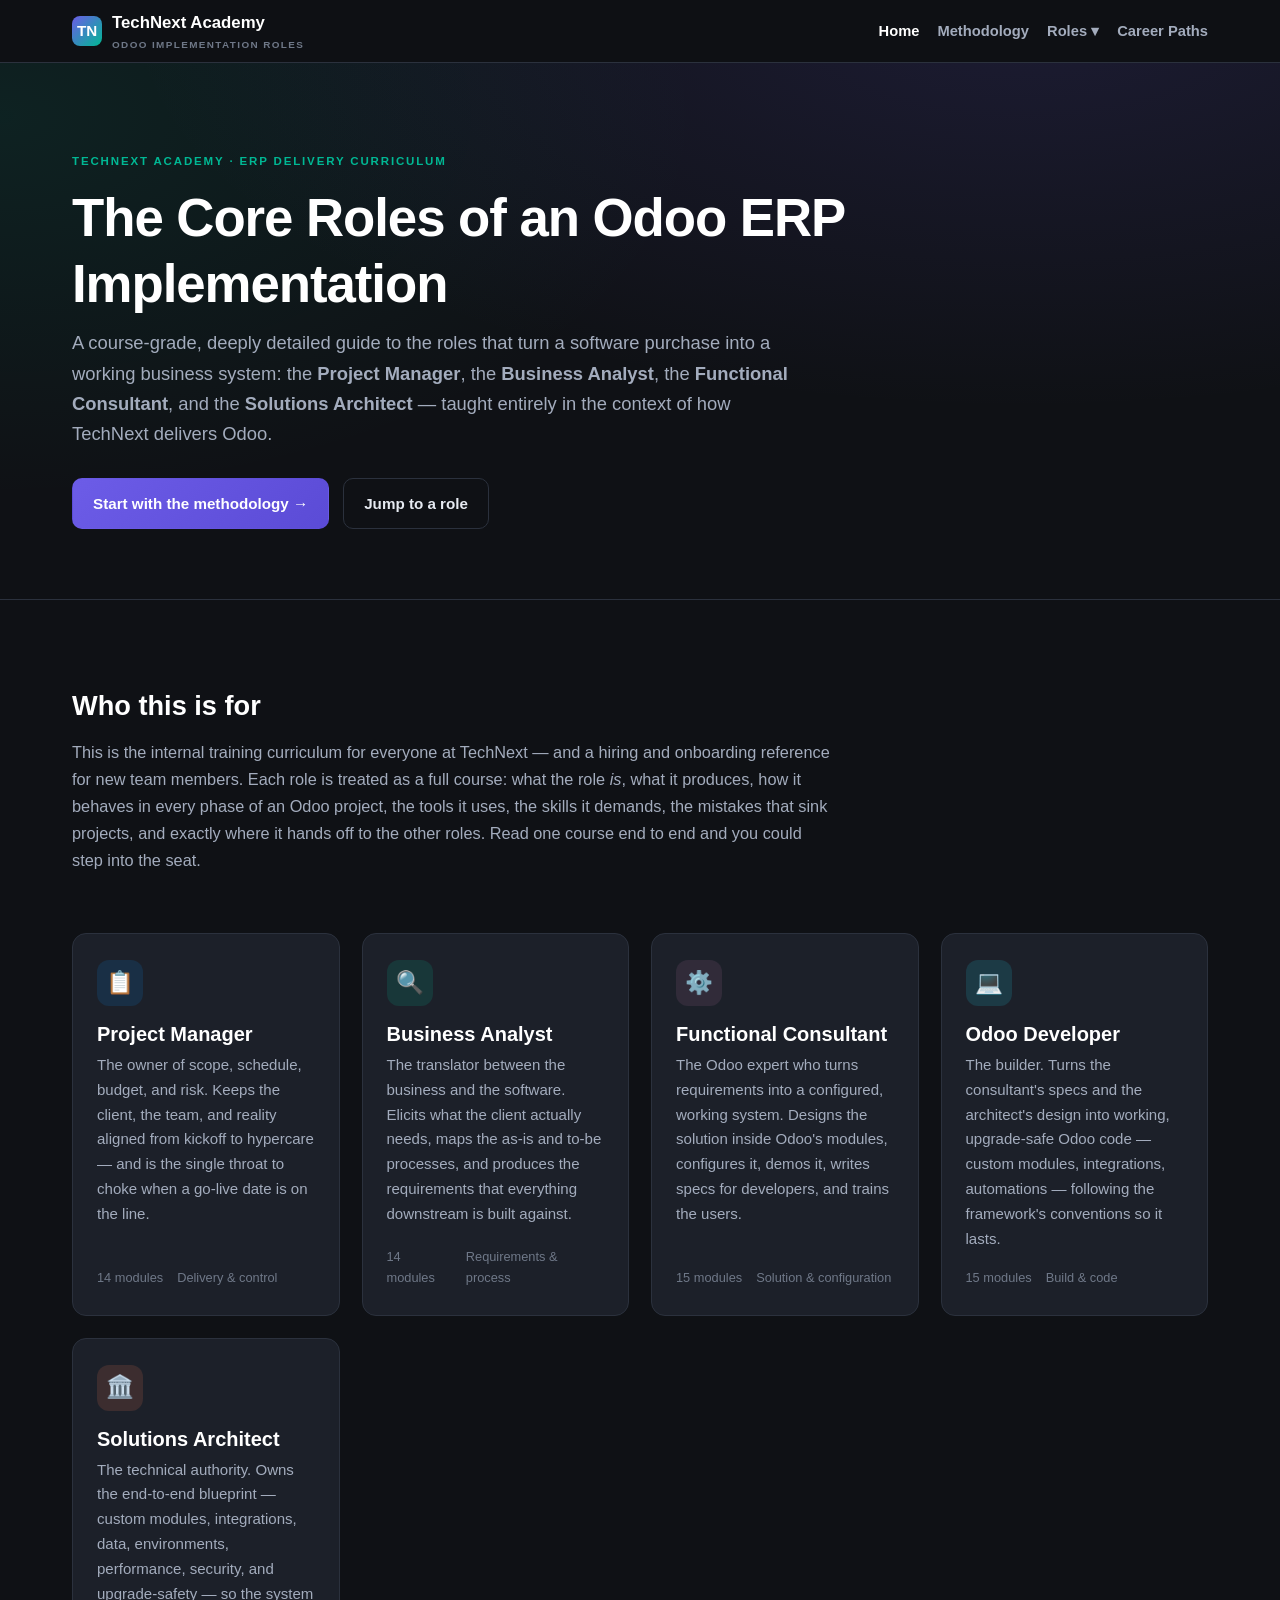
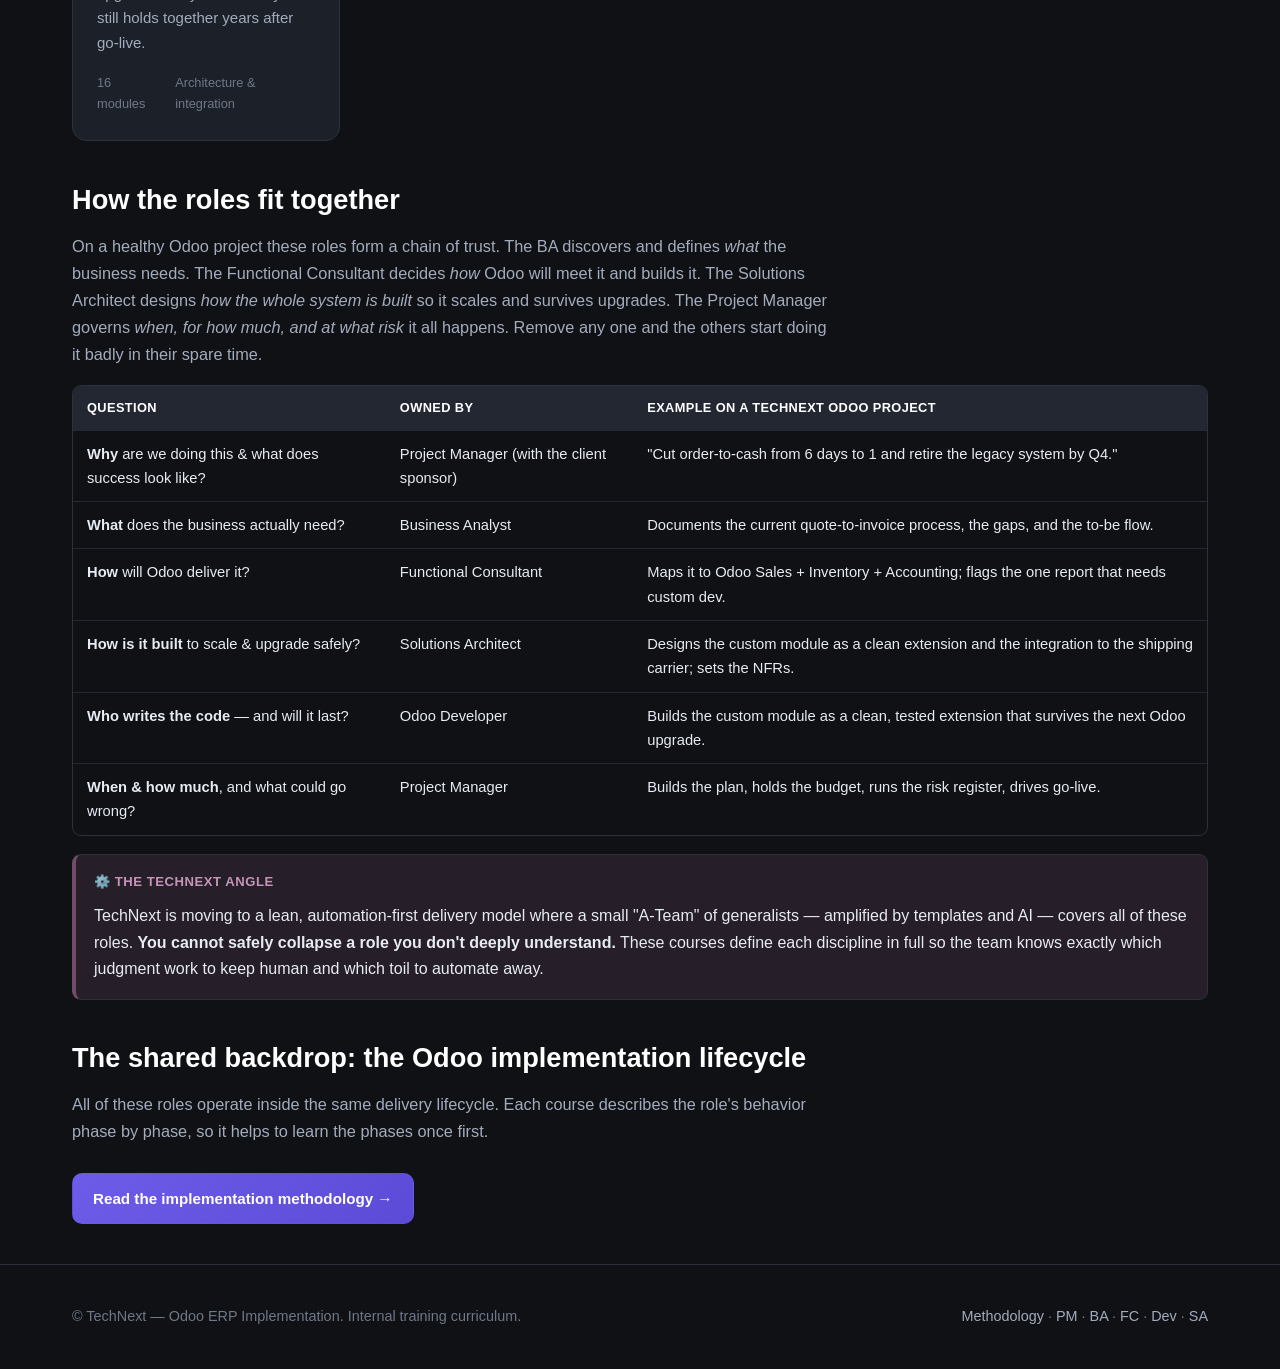
==== commit 79eb8c11: "Add Odoo Developer role + cross-role friction sections; nav dropdown - New odoo-developer.html: 15-m" ====
--- a/website/index.html
+++ b/website/index.html
@@ -20,10 +20,16 @@
     <div class="navlinks">
       <a href="index.html" class="active">Home</a>
       <a href="methodology.html">Methodology</a>
-      <a href="project-manager.html">Project Manager</a>
-      <a href="business-analyst.html">Business Analyst</a>
-      <a href="functional-consultant.html">Functional Consultant</a>
-      <a href="solutions-architect.html">Solutions Architect</a>
+      <div class="navdrop">
+        <button class="navdrop-btn" aria-expanded="false">Roles ▾</button>
+        <div class="navdrop-menu">
+          <a href="project-manager.html">Project Manager</a>
+          <a href="business-analyst.html">Business Analyst</a>
+          <a href="functional-consultant.html">Functional Consultant</a>
+          <a href="odoo-developer.html">Odoo Developer</a>
+          <a href="solutions-architect.html">Solutions Architect</a>
+        </div>
+      </div>
       <a href="career-paths.html">Career Paths</a>
     </div>
   </div>
@@ -73,6 +79,13 @@
         <div class="meta"><span>15 modules</span><span>Solution &amp; configuration</span></div>
       </a>
 
+      <a class="role-card" href="odoo-developer.html">
+        <div class="icon ic-dev">💻</div>
+        <h3>Odoo Developer</h3>
+        <p>The builder. Turns the consultant's specs and the architect's design into working, upgrade-safe Odoo code — custom modules, integrations, automations — following the framework's conventions so it lasts.</p>
+        <div class="meta"><span>15 modules</span><span>Build &amp; code</span></div>
+      </a>
+
       <a class="role-card" href="solutions-architect.html">
         <div class="icon ic-sa">🏛️</div>
         <h3>Solutions Architect</h3>
@@ -94,6 +107,7 @@
           <tr><td><strong>What</strong> does the business actually need?</td><td>Business Analyst</td><td>Documents the current quote-to-invoice process, the gaps, and the to-be flow.</td></tr>
           <tr><td><strong>How</strong> will Odoo deliver it?</td><td>Functional Consultant</td><td>Maps it to Odoo Sales + Inventory + Accounting; flags the one report that needs custom dev.</td></tr>
           <tr><td><strong>How is it built</strong> to scale &amp; upgrade safely?</td><td>Solutions Architect</td><td>Designs the custom module as a clean extension and the integration to the shipping carrier; sets the NFRs.</td></tr>
+          <tr><td><strong>Who writes the code</strong> — and will it last?</td><td>Odoo Developer</td><td>Builds the custom module as a clean, tested extension that survives the next Odoo upgrade.</td></tr>
           <tr><td><strong>When &amp; how much</strong>, and what could go wrong?</td><td>Project Manager</td><td>Builds the plan, holds the budget, runs the risk register, drives go-live.</td></tr>
         </tbody>
       </table>
@@ -117,7 +131,7 @@
 <footer class="footer">
   <div class="inner">
     <span>© TechNext — Odoo ERP Implementation. Internal training curriculum.</span>
-    <span><a href="methodology.html">Methodology</a> · <a href="project-manager.html">PM</a> · <a href="business-analyst.html">BA</a> · <a href="functional-consultant.html">FC</a> · <a href="solutions-architect.html">SA</a></span>
+    <span><a href="methodology.html">Methodology</a> · <a href="project-manager.html">PM</a> · <a href="business-analyst.html">BA</a> · <a href="functional-consultant.html">FC</a> · <a href="odoo-developer.html">Dev</a> · <a href="solutions-architect.html">SA</a></span>
   </div>
 </footer>
 
--- a/website/assets/styles.css
+++ b/website/assets/styles.css
@@ -89,6 +89,15 @@
 .navlinks a:hover, .navlinks a.active { color: #fff; text-decoration: none; }
 .nav-toggle { display: none; background: none; border: 1px solid var(--border); color: var(--text); border-radius: 8px; padding: 6px 10px; font-size: 1.1rem; cursor: pointer; margin-left:auto; }
 
+/* Roles dropdown */
+.navdrop { position: relative; }
+.navdrop-btn { background: none; border: none; color: var(--text-muted); font-weight: 600; font-size: .92rem; font-family: inherit; cursor: pointer; padding: 0; white-space: nowrap; }
+.navdrop-btn:hover, .navdrop-btn.active { color: #fff; }
+.navdrop-menu { display: none; position: absolute; top: calc(100% + 16px); left: 50%; transform: translateX(-50%); background: var(--bg-elevated); border: 1px solid var(--border); border-radius: 12px; padding: 8px; min-width: 218px; box-shadow: var(--shadow); z-index: 120; }
+.navdrop.open .navdrop-menu { display: block; }
+.navdrop-menu a { display: block; padding: 9px 12px; border-radius: 8px; color: var(--text-muted); font-size: .9rem; font-weight: 600; white-space: nowrap; }
+.navdrop-menu a:hover, .navdrop-menu a.active { background: var(--brand-soft); color: #fff; text-decoration: none; }
+
 /* ---------- Layout ---------- */
 .wrap { max-width: var(--maxw); margin: 0 auto; padding: 0 22px; }
 
@@ -132,6 +141,7 @@
 .ic-ba { background: rgba(0,184,148,.15); color: #2bd4ab; }
 .ic-fc { background: var(--accent-odoo-soft); color: #c08bb3; }
 .ic-sa { background: rgba(225,112,85,.16); color: #f0936f; }
+.ic-dev { background: rgba(34,211,238,.14); color: #5fd3e6; }
 
 /* ---------- Generic cards / grids ---------- */
 .grid-2 { display: grid; grid-template-columns: 1fr 1fr; gap: 20px; }
@@ -273,14 +283,14 @@
 .legend i { width: 14px; height: 14px; border-radius: 4px; display: inline-block; border: 1px solid rgba(255,255,255,.15); }
 
 /* ---------- Responsive ---------- */
-@media (max-width: 1160px) {
-  .navlinks { display: none; }
-  .navlinks.open { display: flex; flex-direction: column; position: absolute; top: 62px; right: 0; left: 0; background: var(--bg-soft); border-bottom: 1px solid var(--border); padding: 14px 22px; gap: 14px; }
-  .nav-toggle { display: inline-block; }
-}
 @media (max-width: 920px) {
   .course-layout { grid-template-columns: 1fr; }
   .toc { position: relative; top: 0; max-height: none; margin-bottom: 8px; }
   .role-cards, .grid-3 { grid-template-columns: 1fr; }
   .grid-2 { grid-template-columns: 1fr; }
-}
+  .navlinks { display: none; }
+  .navlinks.open { display: flex; flex-direction: column; position: absolute; top: 62px; right: 0; left: 0; background: var(--bg-soft); border-bottom: 1px solid var(--border); padding: 14px 22px; gap: 14px; }
+  .nav-toggle { display: inline-block; }
+  .navdrop-menu { position: static; transform: none; display: block; box-shadow: none; border: none; background: transparent; padding: 4px 0 4px 14px; min-width: 0; }
+  .navdrop-btn { display: none; }
+}
